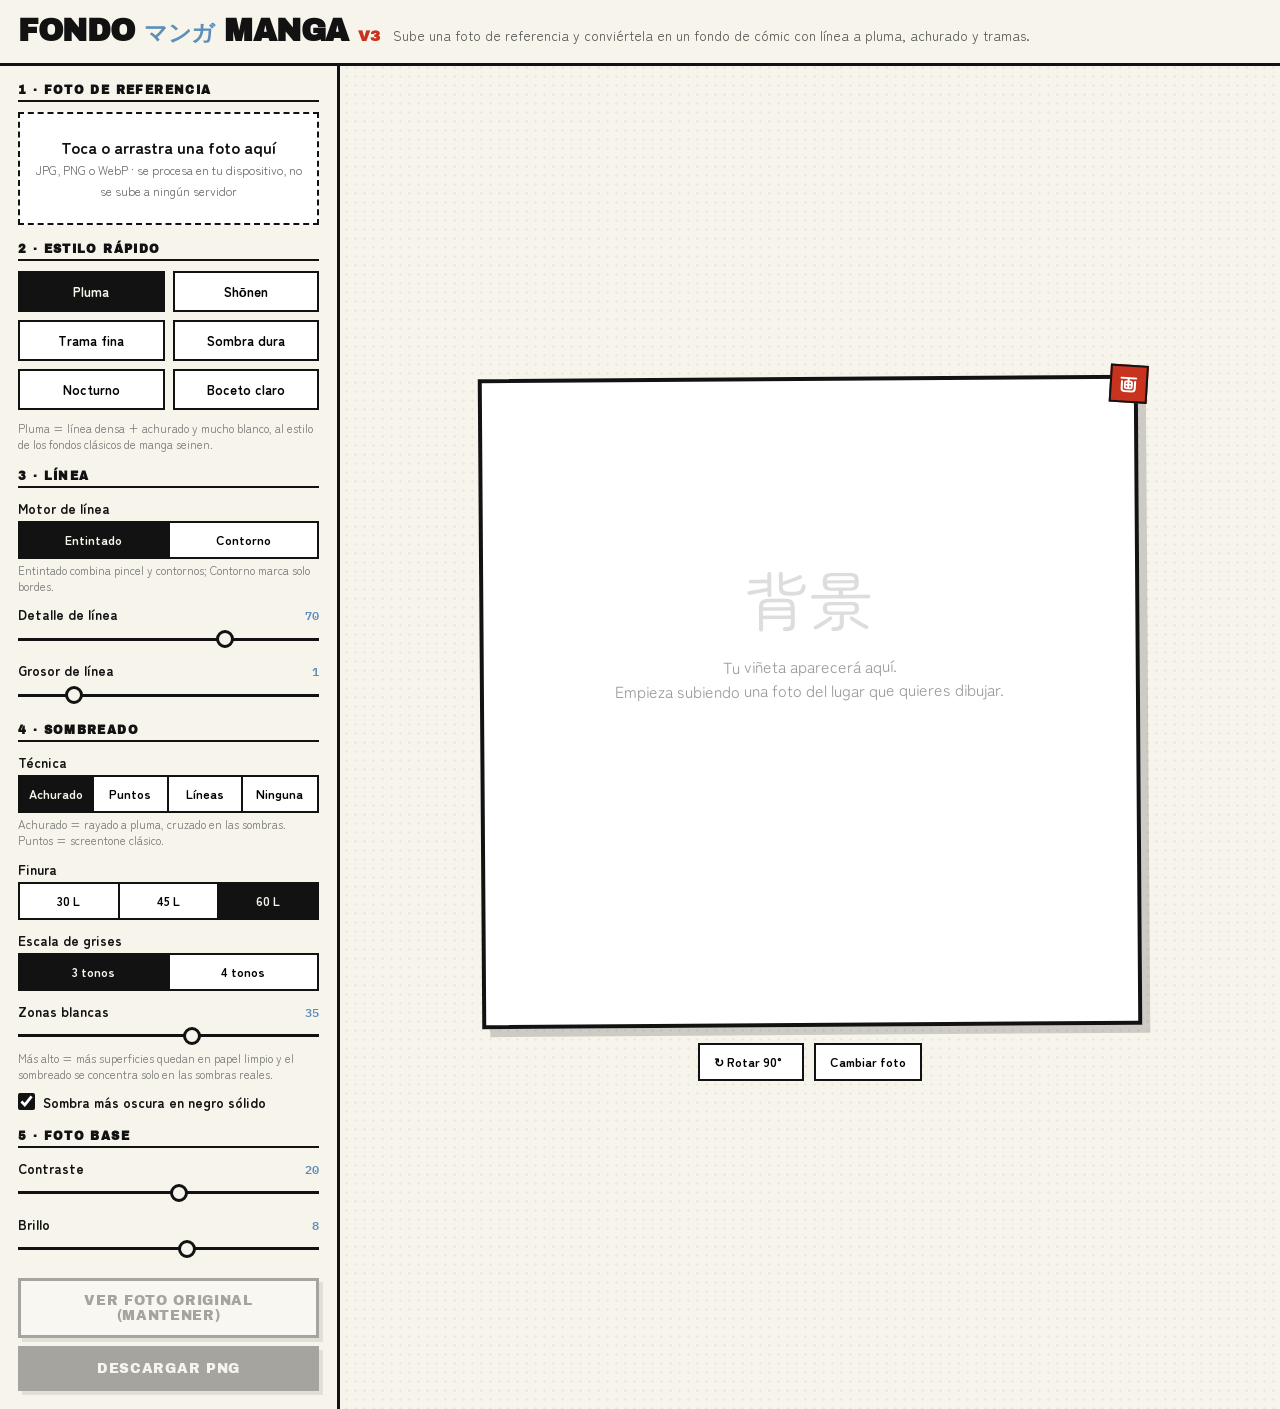
==== fondos-manga.html @ 028b0319 "Add files via upload" ====
<!DOCTYPE html>
<html lang="es">
<head>
<meta charset="UTF-8">
<meta name="viewport" content="width=device-width, initial-scale=1.0">
<title>Fondo Manga — convierte fotos en fondos de cómic</title>
<link href="https://fonts.googleapis.com/css2?family=Archivo+Black&family=IBM+Plex+Mono:wght@400;600&family=Zen+Maru+Gothic:wght@400;700&display=swap" rel="stylesheet">
<style>
:root{
  --papel:#F7F4EC;
  --tinta:#121212;
  --azul:#5B8FB9;
  --azul-claro:#DCE9F2;
  --rojo:#C8331F;
  --borde:3px solid var(--tinta);
}
*{box-sizing:border-box;margin:0;padding:0}
html{-webkit-text-size-adjust:100%}
body{
  font-family:'Zen Maru Gothic',system-ui,sans-serif;
  background:var(--papel);color:var(--tinta);
  background-image:radial-gradient(circle, rgba(18,18,18,.06) 1px, transparent 1.4px);
  background-size:9px 9px;min-height:100vh;
}
header{
  border-bottom:var(--borde);background:var(--papel);
  padding:14px 18px;display:flex;align-items:baseline;gap:14px;flex-wrap:wrap;
}
h1{
  font-family:'Archivo Black',sans-serif;
  font-size:clamp(1.3rem,4vw,1.9rem);
  letter-spacing:-.5px;text-transform:uppercase;
}
h1 .kana{color:var(--azul);font-size:.75em}
header p{font-size:.85rem;color:#555}

.layout{
  display:grid;grid-template-columns:340px 1fr;
  max-width:1280px;margin:0 auto;
  min-height:calc(100vh - 70px);
}
@media (max-width:860px){
  .layout{grid-template-columns:1fr}
  aside{border-right:none !important;border-bottom:var(--borde)}
}
aside{
  border-right:var(--borde);background:var(--papel);
  padding:18px;display:flex;flex-direction:column;gap:18px;
}
.bloque{display:flex;flex-direction:column;gap:10px}
.bloque > h2{
  font-family:'Archivo Black',sans-serif;
  font-size:.72rem;letter-spacing:.12em;text-transform:uppercase;
  border-bottom:2px solid var(--tinta);padding-bottom:4px;
}
#drop{
  border:2.5px dashed var(--tinta);background:#fff;
  padding:22px 14px;text-align:center;cursor:pointer;
  transition:background .15s;font-size:.9rem;line-height:1.45;
}
#drop:hover,#drop.over{background:var(--azul-claro)}
#drop strong{display:block;font-size:1rem}
#drop small{color:#666}
#file{display:none}

.presets{display:grid;grid-template-columns:1fr 1fr;gap:8px}
.presets button{
  font-family:'Zen Maru Gothic',sans-serif;font-weight:700;
  font-size:.82rem;padding:9px 6px;
  background:#fff;border:2px solid var(--tinta);
  cursor:pointer;transition:all .12s;
}
.presets button:hover,.presets button.activo{background:var(--tinta);color:var(--papel)}

.ctrl{display:flex;flex-direction:column;gap:3px}
.ctrl .fila{display:flex;justify-content:space-between;align-items:baseline}
.ctrl label,.etiqueta{font-size:.84rem;font-weight:700}
.ctrl output{font-family:'IBM Plex Mono',monospace;font-size:.76rem;color:var(--azul);font-weight:600}
.nota{font-size:.72rem;color:#777;line-height:1.4}
input[type=range]{
  -webkit-appearance:none;appearance:none;
  width:100%;height:22px;background:transparent;cursor:pointer;
}
input[type=range]::-webkit-slider-runnable-track{height:3px;background:var(--tinta)}
input[type=range]::-webkit-slider-thumb{
  -webkit-appearance:none;appearance:none;
  width:18px;height:18px;border-radius:50%;
  background:var(--papel);border:3px solid var(--tinta);margin-top:-7.5px;
}
input[type=range]::-moz-range-track{height:3px;background:var(--tinta)}
input[type=range]::-moz-range-thumb{
  width:12px;height:12px;border-radius:50%;
  background:var(--papel);border:3px solid var(--tinta);
}
input[type=range]:focus-visible{outline:3px solid var(--azul);outline-offset:2px}

.segmentos{display:flex;border:2px solid var(--tinta);flex-wrap:wrap}
.segmentos button{
  flex:1;min-width:25%;padding:8px 4px;font-size:.78rem;font-weight:700;
  font-family:'Zen Maru Gothic',sans-serif;
  background:#fff;border:none;cursor:pointer;
  border-right:2px solid var(--tinta);
}
.segmentos button:last-child{border-right:none}
.segmentos button.activo{background:var(--tinta);color:var(--papel)}
.segmentos button:focus-visible{outline:3px solid var(--azul);outline-offset:-3px}

.check{display:flex;align-items:center;gap:8px;font-size:.84rem;font-weight:700;cursor:pointer}
.check input{width:17px;height:17px;accent-color:var(--tinta);cursor:pointer}

.acciones{display:flex;flex-direction:column;gap:8px;margin-top:auto}
.btn{
  font-family:'Archivo Black',sans-serif;
  font-size:.85rem;text-transform:uppercase;letter-spacing:.05em;
  padding:12px;border:var(--borde);cursor:pointer;
  background:var(--tinta);color:var(--papel);
  box-shadow:4px 4px 0 rgba(18,18,18,.25);
  transition:transform .1s, box-shadow .1s;
}
.btn:hover{transform:translate(-1px,-1px);box-shadow:5px 5px 0 rgba(18,18,18,.3)}
.btn:active{transform:translate(2px,2px);box-shadow:1px 1px 0 rgba(18,18,18,.3)}
.btn.sec{background:#fff;color:var(--tinta)}
.btn:disabled{opacity:.35;cursor:not-allowed;transform:none}

main{
  padding:26px 22px;
  display:flex;flex-direction:column;align-items:center;justify-content:center;gap:16px;
}
.viñeta{
  position:relative;background:#fff;
  border:4px solid var(--tinta);
  box-shadow:8px 8px 0 rgba(18,18,18,.18);
  transform:rotate(-.4deg);max-width:100%;padding:6px;
}
.viñeta::after{
  content:"画";
  position:absolute;right:-14px;top:-14px;
  width:34px;height:34px;display:flex;align-items:center;justify-content:center;
  background:var(--rojo);color:#fff;font-size:18px;font-weight:700;
  border:2px solid var(--tinta);transform:rotate(4deg);
}
#lienzo{display:block;max-width:100%;height:auto;background:#fff}
#vacio{
  width:min(640px,86vw);aspect-ratio:4/3;
  display:flex;flex-direction:column;align-items:center;justify-content:center;gap:10px;
  color:#999;text-align:center;padding:20px;
}
#vacio .kanji{font-size:64px;color:#ddd}
.barra-lienzo{display:flex;gap:10px;flex-wrap:wrap;justify-content:center}
.mini{
  font-size:.78rem;font-weight:700;padding:8px 14px;
  background:#fff;border:2px solid var(--tinta);cursor:pointer;
  font-family:'Zen Maru Gothic',sans-serif;
}
.mini:active{background:var(--azul-claro)}
#estado{font-family:'IBM Plex Mono',monospace;font-size:.72rem;color:#777;text-align:center}
@media (prefers-reduced-motion: reduce){
  *{transition:none !important}
}
</style>
</head>
<body>

<header>
  <h1>Fondo <span class="kana">マンガ</span> Manga <span style="font-size:.5em;color:var(--rojo)">v3</span></h1>
  <p>Sube una foto de referencia y conviértela en un fondo de cómic con línea a pluma, achurado y tramas.</p>
</header>

<div class="layout">
<aside>

  <div class="bloque">
    <h2>1 · Foto de referencia</h2>
    <div id="drop" role="button" tabindex="0" aria-label="Subir foto">
      <strong>Toca o arrastra una foto aquí</strong>
      <small>JPG, PNG o WebP · se procesa en tu dispositivo, no se sube a ningún servidor</small>
    </div>
    <input type="file" id="file" accept="image/*">
  </div>

  <div class="bloque">
    <h2>2 · Estilo rápido</h2>
    <div class="presets">
      <button data-preset="pluma" class="activo">Pluma</button>
      <button data-preset="shonen">Shōnen</button>
      <button data-preset="fino">Trama fina</button>
      <button data-preset="duro">Sombra dura</button>
      <button data-preset="nocturno">Nocturno</button>
      <button data-preset="boceto">Boceto claro</button>
    </div>
    <p class="nota">Pluma = línea densa + achurado y mucho blanco, al estilo de los fondos clásicos de manga seinen.</p>
  </div>

  <div class="bloque">
    <h2>3 · Línea</h2>

    <div class="ctrl">
      <span class="etiqueta">Motor de línea</span>
      <div class="segmentos" id="segMotor">
        <button data-motor="tinta" class="activo">Entintado</button>
        <button data-motor="contorno">Contorno</button>
      </div>
      <p class="nota">Entintado combina pincel y contornos; Contorno marca solo bordes.</p>
    </div>

    <div class="ctrl">
      <div class="fila"><label for="rLinea">Detalle de línea</label><output id="oLinea">70</output></div>
      <input type="range" id="rLinea" min="0" max="100" value="70">
    </div>

    <div class="ctrl">
      <div class="fila"><label for="rGrosor">Grosor de línea</label><output id="oGrosor">1</output></div>
      <input type="range" id="rGrosor" min="0" max="6" value="1">
    </div>
  </div>

  <div class="bloque">
    <h2>4 · Sombreado</h2>

    <div class="ctrl">
      <span class="etiqueta">Técnica</span>
      <div class="segmentos" id="segTrama">
        <button data-trama="achurado" class="activo">Achurado</button>
        <button data-trama="puntos">Puntos</button>
        <button data-trama="lineas">Líneas</button>
        <button data-trama="ninguna">Ninguna</button>
      </div>
      <p class="nota">Achurado = rayado a pluma, cruzado en las sombras. Puntos = screentone clásico.</p>
    </div>

    <div class="ctrl">
      <span class="etiqueta">Finura</span>
      <div class="segmentos" id="segLPI">
        <button data-lpi="30">30 L</button>
        <button data-lpi="45">45 L</button>
        <button data-lpi="60" class="activo">60 L</button>
      </div>
    </div>

    <div class="ctrl">
      <span class="etiqueta">Escala de grises</span>
      <div class="segmentos" id="segEscala">
        <button data-escala="t3" class="activo">3 tonos</button>
        <button data-escala="t4">4 tonos</button>
      </div>
    </div>

    <div class="ctrl">
      <div class="fila"><label for="rBlancos">Zonas blancas</label><output id="oBlancos">35</output></div>
      <input type="range" id="rBlancos" min="0" max="60" value="35">
      <p class="nota">Más alto = más superficies quedan en papel limpio y el sombreado se concentra solo en las sombras reales.</p>
    </div>

    <label class="check"><input type="checkbox" id="chkNegro" checked> Sombra más oscura en negro sólido</label>
  </div>

  <div class="bloque">
    <h2>5 · Foto base</h2>
    <div class="ctrl">
      <div class="fila"><label for="rContraste">Contraste</label><output id="oContraste">20</output></div>
      <input type="range" id="rContraste" min="-50" max="80" value="20">
    </div>
    <div class="ctrl">
      <div class="fila"><label for="rBrillo">Brillo</label><output id="oBrillo">8</output></div>
      <input type="range" id="rBrillo" min="-60" max="60" value="8">
    </div>
  </div>

  <div class="acciones">
    <button class="btn sec" id="btnOriginal" disabled>Ver foto original (mantener)</button>
    <button class="btn" id="btnExportar" disabled>Descargar PNG</button>
  </div>

</aside>

<main>
  <div class="viñeta">
    <div id="vacio">
      <div class="kanji">背景</div>
      <p>Tu viñeta aparecerá aquí.<br>Empieza subiendo una foto del lugar que quieres dibujar.</p>
    </div>
    <canvas id="lienzo" hidden></canvas>
  </div>
  <div class="barra-lienzo" id="barra" hidden>
    <button class="mini" id="btnRotar">↻ Rotar 90°</button>
    <button class="mini" id="btnOtra">Cambiar foto</button>
  </div>
  <p id="estado"></p>
</main>
</div>

<script>
(function(){
"use strict";

const S = {
  img:null, rot:0,
  motor:'tinta',
  linea:70, grosor:1,
  lpi:60, escala:'t3',
  tipoTrama:'achurado',
  blancos:35,
  negroSolido:true,
  contraste:20, brillo:8,
};

/* densidades de tono por escala (0 = papel, 1 = negro sólido) */
const ESCALAS = {
  t3: [0, 0.20, 0.50, 1],
  t4: [0, 0.10, 0.30, 0.50, 1],
};

const PRESETS = {
  /* calibrado con referencias del usuario: línea densa, achurado, mucho blanco */
  pluma:    {motor:'tinta',    linea:70, grosor:1, lpi:60, escala:'t3', tipoTrama:'achurado', blancos:35, negroSolido:true,  contraste:20, brillo:8},
  shonen:   {motor:'tinta',    linea:55, grosor:2, lpi:60, escala:'t3', tipoTrama:'puntos',   blancos:15, negroSolido:true,  contraste:15, brillo:0},
  fino:     {motor:'tinta',    linea:68, grosor:1, lpi:60, escala:'t4', tipoTrama:'puntos',   blancos:20, negroSolido:false, contraste:5,  brillo:5},
  duro:     {motor:'contorno', linea:42, grosor:3, lpi:30, escala:'t3', tipoTrama:'ninguna',  blancos:10, negroSolido:true,  contraste:45, brillo:0},
  nocturno: {motor:'tinta',    linea:58, grosor:2, lpi:45, escala:'t4', tipoTrama:'lineas',   blancos:0,  negroSolido:true,  contraste:25, brillo:-25},
  boceto:   {motor:'tinta',    linea:78, grosor:0, lpi:60, escala:'t4', tipoTrama:'achurado', blancos:50, negroSolido:false, contraste:10, brillo:15},
};

const $ = id => document.getElementById(id);
const lienzo = $('lienzo'), PREVIEW_MAX = 1300, EXPORT_MAX = 3200;
const PAGINA_PULGADAS = 6;

/* ---------- carga ---------- */
const drop = $('drop'), file = $('file');
drop.addEventListener('click', () => file.click());
drop.addEventListener('keydown', e => { if(e.key==='Enter'||e.key===' '){e.preventDefault();file.click();} });
$('btnOtra').addEventListener('click', () => file.click());
['dragover','dragenter'].forEach(ev => drop.addEventListener(ev, e => {e.preventDefault();drop.classList.add('over');}));
['dragleave','drop'].forEach(ev => drop.addEventListener(ev, e => {e.preventDefault();drop.classList.remove('over');}));
drop.addEventListener('drop', e => { const f = e.dataTransfer.files[0]; if(f) cargar(f); });
file.addEventListener('change', () => { if(file.files[0]) cargar(file.files[0]); });

function cargar(f){
  if(!f.type.startsWith('image/')){ estado('El archivo no es una imagen.'); return; }
  const url = URL.createObjectURL(f);
  const img = new Image();
  img.onload = () => {
    URL.revokeObjectURL(url);
    S.img = img; S.rot = 0;
    $('vacio').hidden = true; lienzo.hidden = false; $('barra').hidden = false;
    $('btnExportar').disabled = false; $('btnOriginal').disabled = false;
    procesar();
  };
  img.onerror = () => estado('No se pudo leer la imagen.');
  img.src = url;
}

/* ---------- controles ---------- */
function liga(idRange, idOut, clave){
  const r = $(idRange), o = $(idOut);
  r.addEventListener('input', () => { S[clave] = +r.value; o.textContent = r.value; pedirProceso(); });
}
liga('rLinea','oLinea','linea');
liga('rGrosor','oGrosor','grosor');
liga('rBlancos','oBlancos','blancos');
liga('rContraste','oContraste','contraste');
liga('rBrillo','oBrillo','brillo');
$('chkNegro').addEventListener('change', e => { S.negroSolido = e.target.checked; pedirProceso(); });

function segmento(idCont, attr, clave, convertir){
  document.querySelectorAll('#'+idCont+' button').forEach(b => {
    b.addEventListener('click', () => {
      document.querySelectorAll('#'+idCont+' button').forEach(x => x.classList.remove('activo'));
      b.classList.add('activo');
      S[clave] = convertir ? convertir(b.dataset[attr]) : b.dataset[attr];
      pedirProceso();
    });
  });
}
segmento('segMotor','motor','motor');
segmento('segLPI','lpi','lpi', v => +v);
segmento('segEscala','escala','escala');
segmento('segTrama','trama','tipoTrama');

document.querySelectorAll('.presets button').forEach(b => {
  b.addEventListener('click', () => {
    document.querySelectorAll('.presets button').forEach(x => x.classList.remove('activo'));
    b.classList.add('activo');
    aplicarPreset(PRESETS[b.dataset.preset]);
  });
});

function marcarSegmento(idCont, attr, valor){
  document.querySelectorAll('#'+idCont+' button').forEach(x =>
    x.classList.toggle('activo', x.dataset[attr] == valor));
}
function aplicarPreset(p){
  Object.assign(S, p);
  [['rLinea','oLinea','linea'],['rGrosor','oGrosor','grosor'],['rBlancos','oBlancos','blancos'],
   ['rContraste','oContraste','contraste'],['rBrillo','oBrillo','brillo']].forEach(([r,o,k]) => {
    $(r).value = p[k]; $(o).textContent = p[k];
  });
  $('chkNegro').checked = p.negroSolido;
  marcarSegmento('segMotor','motor',p.motor);
  marcarSegmento('segLPI','lpi',p.lpi);
  marcarSegmento('segEscala','escala',p.escala);
  marcarSegmento('segTrama','trama',p.tipoTrama);
  pedirProceso();
}

$('btnRotar').addEventListener('click', () => { S.rot = (S.rot + 90) % 360; pedirProceso(); });

const btnOrig = $('btnOriginal');
let mostrandoOriginal = false;
function verOriginal(on){
  if(!S.img || on === mostrandoOriginal) return;
  mostrandoOriginal = on;
  if(on){ dibujarOriginal(); } else { procesar(); }
}
['mousedown','touchstart'].forEach(ev => btnOrig.addEventListener(ev, e => {e.preventDefault();verOriginal(true);}));
['mouseup','mouseleave','touchend','touchcancel'].forEach(ev => btnOrig.addEventListener(ev, () => verOriginal(false)));

let timer = null;
function pedirProceso(){
  if(!S.img) return;
  clearTimeout(timer);
  timer = setTimeout(procesar, 60);
}

function medidas(maxLado){
  let w = S.img.naturalWidth, h = S.img.naturalHeight;
  if(S.rot % 180 !== 0) [w,h] = [h,w];
  const esc = Math.min(1, maxLado / Math.max(w,h));
  return {w: Math.round(w*esc), h: Math.round(h*esc)};
}

function dibujarFuente(c, w, h){
  const cx = c.getContext('2d', {willReadFrequently:true});
  cx.save();
  cx.translate(w/2, h/2);
  cx.rotate(S.rot * Math.PI/180);
  const iw = (S.rot % 180 !== 0) ? h : w;
  const ih = (S.rot % 180 !== 0) ? w : h;
  cx.drawImage(S.img, -iw/2, -ih/2, iw, ih);
  cx.restore();
  return cx;
}

function dibujarOriginal(){
  const {w,h} = medidas(PREVIEW_MAX);
  lienzo.width = w; lienzo.height = h;
  dibujarFuente(lienzo, w, h);
}

function procesar(){
  if(!S.img) return;
  const t0 = performance.now();
  const {w,h} = medidas(PREVIEW_MAX);
  lienzo.width = w; lienzo.height = h;
  renderManga(lienzo, w, h);
  estado(`${w}×${h}px · procesado en ${Math.round(performance.now()-t0)} ms`);
}

/* ---------- desenfoque gaussiano separable ---------- */
function gaussiana(src, w, h, sigma){
  const r = Math.max(1, Math.ceil(sigma * 2.5));
  const k = new Float32Array(2*r+1);
  let suma = 0;
  for(let i=-r; i<=r; i++){ k[i+r] = Math.exp(-(i*i)/(2*sigma*sigma)); suma += k[i+r]; }
  for(let i=0; i<k.length; i++) k[i] /= suma;

  const tmp = new Float32Array(w*h);
  const out = new Float32Array(w*h);
  for(let y=0; y<h; y++){
    const fila = y*w;
    for(let x=0; x<w; x++){
      let s = 0;
      for(let i=-r; i<=r; i++){
        let xx = x+i; if(xx<0) xx=0; else if(xx>=w) xx=w-1;
        s += src[fila+xx] * k[i+r];
      }
      tmp[fila+x] = s;
    }
  }
  for(let y=0; y<h; y++){
    for(let x=0; x<w; x++){
      let s = 0;
      for(let i=-r; i<=r; i++){
        let yy = y+i; if(yy<0) yy=0; else if(yy>=h) yy=h-1;
        s += tmp[yy*w+x] * k[i+r];
      }
      out[y*w+x] = s;
    }
  }
  return out;
}

/* ---------- sobel sobre un buffer suavizado ---------- */
function sobel(suave, w, h, umbral, destino){
  for(let y=1; y<h-1; y++){
    const r0=(y-1)*w, r1=y*w, r2=(y+1)*w;
    for(let x=1; x<w-1; x++){
      const gx = -suave[r0+x-1] - 2*suave[r1+x-1] - suave[r2+x-1]
                + suave[r0+x+1] + 2*suave[r1+x+1] + suave[r2+x+1];
      const gy = -suave[r0+x-1] - 2*suave[r0+x] - suave[r0+x+1]
                + suave[r2+x-1] + 2*suave[r2+x] + suave[r2+x+1];
      if(gx*gx + gy*gy > umbral*umbral) destino[r1+x] = 1;
    }
  }
}

/* ---------- achurado a pluma ---------- */
/* devuelve true si el píxel lleva tinta en una dirección de rayado dada */
function rayado(x, y, ang, celda, grueso, semilla){
  const c = Math.cos(ang), s = Math.sin(ang);
  const u = (x*c + y*s) / celda;
  let v = (-x*s + y*c) / celda;
  v += 0.10 * Math.sin(u * 1.7 + semilla);   /* leve temblor de mano */
  const f = v - Math.floor(v);
  return Math.abs(f - 0.5) < grueso/2;
}

/* ---------- núcleo: foto → manga ---------- */
function renderManga(canvas, w, h){
  const cx = dibujarFuente(canvas, w, h);
  const src = cx.getImageData(0, 0, w, h);
  const d = src.data;
  const n = w * h;
  const escRes = Math.max(w,h) / PREVIEW_MAX;

  /* 1) grises + brillo/contraste */
  const gris = new Float32Array(n);
  const fc = (259 * (S.contraste + 255)) / (255 * (259 - S.contraste));
  for(let i=0, p=0; i<n; i++, p+=4){
    let g = d[p]*0.299 + d[p+1]*0.587 + d[p+2]*0.114;
    g = fc * (g - 128) + 128 + S.brillo;
    gris[i] = g < 0 ? 0 : (g > 255 ? 255 : g);
  }

  /* 2) línea de tinta */
  let linea = new Uint8Array(n);
  let dilataciones = 0;

  if(S.motor === 'tinta'){
    /* XDoG (textura de pincel) + Sobel (contornos firmes) */
    const sigma = (0.65 + S.grosor * 0.40) * escRes;
    const g1 = gaussiana(gris, w, h, sigma);
    const g2 = gaussiana(gris, w, h, sigma * 1.6);
    const tau = 1.0 + (100 - S.linea) * 0.15;
    for(let i=0; i<n; i++){
      if(g1[i] - g2[i] < -tau) linea[i] = 1;
    }
    /* contornos: umbral más alto para sumar solo bordes claros */
    sobel(g1, w, h, 60 + (100 - S.linea) * 1.4, linea);
    dilataciones = S.grosor >= 4 ? Math.round(escRes) : 0;
  } else {
    const suave = gaussiana(gris, w, h, 1.0 * escRes);
    sobel(suave, w, h, 28 + (100 - S.linea) * 2.1, linea);
    dilataciones = Math.round(S.grosor * escRes);
  }

  for(let pase=0; pase<dilataciones; pase++){
    const amp = new Uint8Array(linea);
    for(let y=1; y<h-1; y++){
      for(let x=1; x<w-1; x++){
        const i = y*w+x;
        if(linea[i]) continue;
        if(linea[i-1]||linea[i+1]||linea[i-w]||linea[i+w]) amp[i] = 1;
      }
    }
    linea = amp;
  }

  /* 3) sombreado */
  let pasos = ESCALAS[S.escala].slice();
  if(!S.negroSolido) pasos[pasos.length-1] = 0.7;
  const bandas = pasos.length;
  const corte = S.blancos / 100;                       /* recorte de luces → papel limpio */

  const ppi = Math.max(w,h) / PAGINA_PULGADAS;
  const celda = Math.max(2.4, ppi / S.lpi);
  const celdaHach = celda * 1.5;                       /* el achurado respira más que el punto */
  const cos45 = Math.SQRT1_2, sin45 = Math.SQRT1_2;
  const tipo = S.tipoTrama;
  const base = gaussiana(gris, w, h, 1.2 * escRes);

  const A1 = Math.PI/4, A2 = -Math.PI/4, A3 = 0;       /* direcciones del achurado */

  for(let y=0; y<h; y++){
    for(let x=0; x<w; x++){
      const i = y*w + x, p = i*4;
      let negro = false;

      if(linea[i]){
        negro = true;
      } else {
        /* cobertura con recorte de luces: lo claro queda blanco */
        let cob = 1 - base[i]/255;
        cob = (cob - corte) / (1 - corte);
        if(cob < 0) cob = 0;

        let banda = Math.floor(cob * bandas);
        if(banda >= bandas) banda = bandas - 1;
        const dens = pasos[banda];

        if(dens === 0){
          negro = false;
        } else if(dens === 1){
          negro = true;
        } else if(tipo === 'achurado'){
          /* claro: rayado simple · medio: cruzado · oscuro: triple */
          if(dens <= 0.22){
            negro = rayado(x,y,A1,celdaHach,Math.min(0.5,dens*1.6),0);
          } else if(dens <= 0.45){
            negro = rayado(x,y,A1,celdaHach,dens*0.85,0)
                 || rayado(x,y,A2,celdaHach,dens*0.85,2.1);
          } else {
            negro = rayado(x,y,A1,celdaHach,dens*0.75,0)
                 || rayado(x,y,A2,celdaHach,dens*0.75,2.1)
                 || rayado(x,y,A3,celdaHach,dens*0.6,4.4);
          }
        } else if(tipo === 'puntos'){
          const u = (x*cos45 + y*sin45) / celda;
          const v = (-x*sin45 + y*cos45) / celda;
          const fu = u - Math.floor(u) - 0.5;
          const fv = v - Math.floor(v) - 0.5;
          negro = (fu*fu + fv*fv) / 0.5 < dens;
        } else if(tipo === 'lineas'){
          const v = (-x*sin45 + y*cos45) / celda;
          const f = v - Math.floor(v);
          negro = Math.abs(f - 0.5) < dens/2;
        } else {
          negro = dens > 0.45;
        }
      }

      const val = negro ? 18 : 255;
      d[p] = d[p+1] = d[p+2] = val;
      d[p+3] = 255;
    }
  }

  cx.putImageData(src, 0, 0);
}

/* ---------- exportar ---------- */
$('btnExportar').addEventListener('click', () => {
  if(!S.img) return;
  estado('Generando PNG en alta resolución…');
  setTimeout(() => {
    const {w,h} = medidas(EXPORT_MAX);
    const off = document.createElement('canvas');
    off.width = w; off.height = h;
    renderManga(off, w, h);
    off.toBlob(blob => {
      const a = document.createElement('a');
      a.href = URL.createObjectURL(blob);
      a.download = 'fondo-manga.png';
      a.click();
      setTimeout(() => URL.revokeObjectURL(a.href), 4000);
      estado(`PNG exportado · ${w}×${h}px`);
    }, 'image/png');
  }, 30);
});

function estado(txt){ $('estado').textContent = txt; }

})();
</script>
</body>
</html>
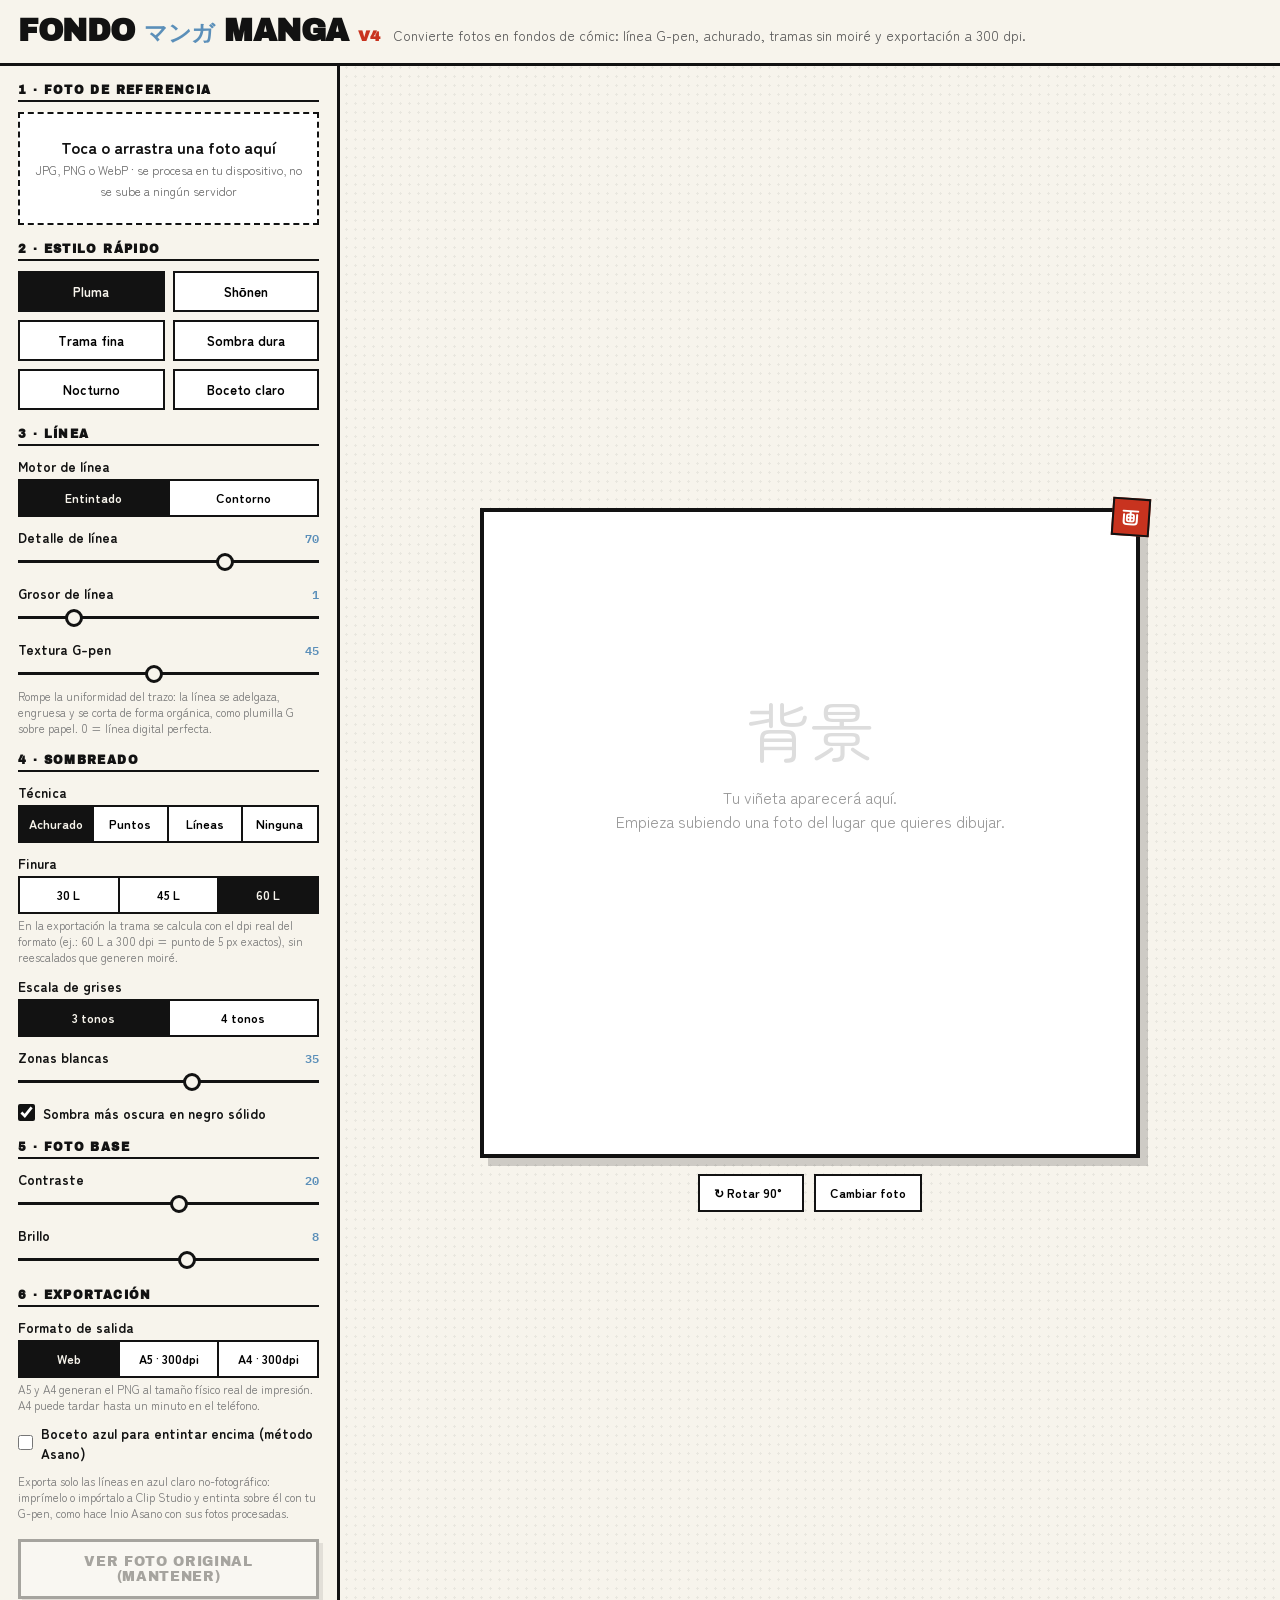
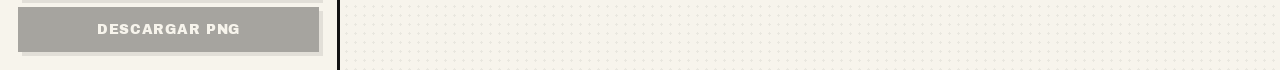
==== commit a8c5acf7: "Add files via upload" ====
--- a/fondos-manga.html
+++ b/fondos-manga.html
@@ -130,7 +130,7 @@
   position:relative;background:#fff;
   border:4px solid var(--tinta);
   box-shadow:8px 8px 0 rgba(18,18,18,.18);
-  transform:rotate(-.4deg);max-width:100%;padding:6px;
+  max-width:100%;padding:6px;
 }
 .viñeta::after{
   content:"画";
@@ -139,7 +139,7 @@
   background:var(--rojo);color:#fff;font-size:18px;font-weight:700;
   border:2px solid var(--tinta);transform:rotate(4deg);
 }
-#lienzo{display:block;max-width:100%;height:auto;background:#fff}
+#lienzo{display:block;background:#fff}
 #vacio{
   width:min(640px,86vw);aspect-ratio:4/3;
   display:flex;flex-direction:column;align-items:center;justify-content:center;gap:10px;
@@ -153,7 +153,7 @@
   font-family:'Zen Maru Gothic',sans-serif;
 }
 .mini:active{background:var(--azul-claro)}
-#estado{font-family:'IBM Plex Mono',monospace;font-size:.72rem;color:#777;text-align:center}
+#estado{font-family:'IBM Plex Mono',monospace;font-size:.72rem;color:#777;text-align:center;max-width:640px}
 @media (prefers-reduced-motion: reduce){
   *{transition:none !important}
 }
@@ -162,8 +162,8 @@
 <body>
 
 <header>
-  <h1>Fondo <span class="kana">マンガ</span> Manga <span style="font-size:.5em;color:var(--rojo)">v3</span></h1>
-  <p>Sube una foto de referencia y conviértela en un fondo de cómic con línea a pluma, achurado y tramas.</p>
+  <h1>Fondo <span class="kana">マンガ</span> Manga <span style="font-size:.5em;color:var(--rojo)">v4</span></h1>
+  <p>Convierte fotos en fondos de cómic: línea G-pen, achurado, tramas sin moiré y exportación a 300 dpi.</p>
 </header>
 
 <div class="layout">
@@ -188,7 +188,6 @@
       <button data-preset="nocturno">Nocturno</button>
       <button data-preset="boceto">Boceto claro</button>
     </div>
-    <p class="nota">Pluma = línea densa + achurado y mucho blanco, al estilo de los fondos clásicos de manga seinen.</p>
   </div>
 
   <div class="bloque">
@@ -200,7 +199,6 @@
         <button data-motor="tinta" class="activo">Entintado</button>
         <button data-motor="contorno">Contorno</button>
       </div>
-      <p class="nota">Entintado combina pincel y contornos; Contorno marca solo bordes.</p>
     </div>
 
     <div class="ctrl">
@@ -211,6 +209,12 @@
     <div class="ctrl">
       <div class="fila"><label for="rGrosor">Grosor de línea</label><output id="oGrosor">1</output></div>
       <input type="range" id="rGrosor" min="0" max="6" value="1">
+    </div>
+
+    <div class="ctrl">
+      <div class="fila"><label for="rTextura">Textura G-pen</label><output id="oTextura">45</output></div>
+      <input type="range" id="rTextura" min="0" max="100" value="45">
+      <p class="nota">Rompe la uniformidad del trazo: la línea se adelgaza, engruesa y se corta de forma orgánica, como plumilla G sobre papel. 0 = línea digital perfecta.</p>
     </div>
   </div>
 
@@ -225,7 +229,6 @@
         <button data-trama="lineas">Líneas</button>
         <button data-trama="ninguna">Ninguna</button>
       </div>
-      <p class="nota">Achurado = rayado a pluma, cruzado en las sombras. Puntos = screentone clásico.</p>
     </div>
 
     <div class="ctrl">
@@ -235,6 +238,7 @@
         <button data-lpi="45">45 L</button>
         <button data-lpi="60" class="activo">60 L</button>
       </div>
+      <p class="nota">En la exportación la trama se calcula con el dpi real del formato (ej.: 60 L a 300 dpi = punto de 5 px exactos), sin reescalados que generen moiré.</p>
     </div>
 
     <div class="ctrl">
@@ -248,7 +252,6 @@
     <div class="ctrl">
       <div class="fila"><label for="rBlancos">Zonas blancas</label><output id="oBlancos">35</output></div>
       <input type="range" id="rBlancos" min="0" max="60" value="35">
-      <p class="nota">Más alto = más superficies quedan en papel limpio y el sombreado se concentra solo en las sombras reales.</p>
     </div>
 
     <label class="check"><input type="checkbox" id="chkNegro" checked> Sombra más oscura en negro sólido</label>
@@ -264,6 +267,21 @@
       <div class="fila"><label for="rBrillo">Brillo</label><output id="oBrillo">8</output></div>
       <input type="range" id="rBrillo" min="-60" max="60" value="8">
     </div>
+  </div>
+
+  <div class="bloque">
+    <h2>6 · Exportación</h2>
+    <div class="ctrl">
+      <span class="etiqueta">Formato de salida</span>
+      <div class="segmentos" id="segFormato">
+        <button data-formato="web" class="activo">Web</button>
+        <button data-formato="a5">A5 · 300dpi</button>
+        <button data-formato="a4">A4 · 300dpi</button>
+      </div>
+      <p class="nota">A5 y A4 generan el PNG al tamaño físico real de impresión. A4 puede tardar hasta un minuto en el teléfono.</p>
+    </div>
+    <label class="check"><input type="checkbox" id="chkAzul"> Boceto azul para entintar encima (método Asano)</label>
+    <p class="nota">Exporta solo las líneas en azul claro no-fotográfico: imprímelo o impórtalo a Clip Studio y entinta sobre él con tu G-pen, como hace Inio Asano con sus fotos procesadas.</p>
   </div>
 
   <div class="acciones">
@@ -296,33 +314,63 @@
 const S = {
   img:null, rot:0,
   motor:'tinta',
-  linea:70, grosor:1,
+  linea:70, grosor:1, textura:45,
   lpi:60, escala:'t3',
   tipoTrama:'achurado',
   blancos:35,
   negroSolido:true,
   contraste:20, brillo:8,
+  formato:'web',
+  azul:false,
 };
 
-/* densidades de tono por escala (0 = papel, 1 = negro sólido) */
 const ESCALAS = {
   t3: [0, 0.20, 0.50, 1],
   t4: [0, 0.10, 0.30, 0.50, 1],
 };
 
+/* formatos de salida: lado mayor en px y en pulgadas → define el dpi real */
+const FORMATOS = {
+  web: {px:2000, pulgadas:6.67,  nombre:'Web 2000px'},
+  a5:  {px:2480, pulgadas:8.27,  nombre:'A5 300dpi'},   /* 8.27in × 300 = 2480 */
+  a4:  {px:3508, pulgadas:11.69, nombre:'A4 300dpi'},   /* 11.69in × 300 = 3508 */
+};
+
 const PRESETS = {
-  /* calibrado con referencias del usuario: línea densa, achurado, mucho blanco */
-  pluma:    {motor:'tinta',    linea:70, grosor:1, lpi:60, escala:'t3', tipoTrama:'achurado', blancos:35, negroSolido:true,  contraste:20, brillo:8},
-  shonen:   {motor:'tinta',    linea:55, grosor:2, lpi:60, escala:'t3', tipoTrama:'puntos',   blancos:15, negroSolido:true,  contraste:15, brillo:0},
-  fino:     {motor:'tinta',    linea:68, grosor:1, lpi:60, escala:'t4', tipoTrama:'puntos',   blancos:20, negroSolido:false, contraste:5,  brillo:5},
-  duro:     {motor:'contorno', linea:42, grosor:3, lpi:30, escala:'t3', tipoTrama:'ninguna',  blancos:10, negroSolido:true,  contraste:45, brillo:0},
-  nocturno: {motor:'tinta',    linea:58, grosor:2, lpi:45, escala:'t4', tipoTrama:'lineas',   blancos:0,  negroSolido:true,  contraste:25, brillo:-25},
-  boceto:   {motor:'tinta',    linea:78, grosor:0, lpi:60, escala:'t4', tipoTrama:'achurado', blancos:50, negroSolido:false, contraste:10, brillo:15},
+  pluma:    {motor:'tinta',    linea:70, grosor:1, textura:45, lpi:60, escala:'t3', tipoTrama:'achurado', blancos:35, negroSolido:true,  contraste:20, brillo:8},
+  shonen:   {motor:'tinta',    linea:55, grosor:2, textura:30, lpi:60, escala:'t3', tipoTrama:'puntos',   blancos:15, negroSolido:true,  contraste:15, brillo:0},
+  fino:     {motor:'tinta',    linea:68, grosor:1, textura:25, lpi:60, escala:'t4', tipoTrama:'puntos',   blancos:20, negroSolido:false, contraste:5,  brillo:5},
+  duro:     {motor:'contorno', linea:42, grosor:3, textura:20, lpi:30, escala:'t3', tipoTrama:'ninguna',  blancos:10, negroSolido:true,  contraste:45, brillo:0},
+  nocturno: {motor:'tinta',    linea:58, grosor:2, textura:40, lpi:45, escala:'t4', tipoTrama:'lineas',   blancos:0,  negroSolido:true,  contraste:25, brillo:-25},
+  boceto:   {motor:'tinta',    linea:78, grosor:0, textura:60, lpi:60, escala:'t4', tipoTrama:'achurado', blancos:50, negroSolido:false, contraste:10, brillo:15},
 };
 
 const $ = id => document.getElementById(id);
-const lienzo = $('lienzo'), PREVIEW_MAX = 1300, EXPORT_MAX = 3200;
-const PAGINA_PULGADAS = 6;
+const lienzo = $('lienzo');
+const SIGMA_REF = 1300;   /* resolución de referencia para escalar sigmas */
+
+/* ---------- ruido de valor (textura G-pen) ---------- */
+const RUIDO_N = 64;
+const ruidoTabla = new Float32Array(RUIDO_N * RUIDO_N);
+(function sembrar(){
+  let s = 12345;
+  for(let i=0; i<ruidoTabla.length; i++){
+    s = (s * 1103515245 + 12345) & 0x7fffffff;
+    ruidoTabla[i] = (s / 0x7fffffff);
+  }
+})();
+function ruido(x, y){
+  /* interpolación bilineal con envoltura: ruido suave y estable */
+  const xi = Math.floor(x), yi = Math.floor(y);
+  const fx = x - xi, fy = y - yi;
+  const x0 = ((xi % RUIDO_N) + RUIDO_N) % RUIDO_N;
+  const y0 = ((yi % RUIDO_N) + RUIDO_N) % RUIDO_N;
+  const x1 = (x0 + 1) % RUIDO_N, y1 = (y0 + 1) % RUIDO_N;
+  const a = ruidoTabla[y0*RUIDO_N+x0], b = ruidoTabla[y0*RUIDO_N+x1];
+  const c = ruidoTabla[y1*RUIDO_N+x0], dd = ruidoTabla[y1*RUIDO_N+x1];
+  const ux = fx*fx*(3-2*fx), uy = fy*fy*(3-2*fy);
+  return a + (b-a)*ux + (c-a)*uy + (a-b-c+dd)*ux*uy;
+}
 
 /* ---------- carga ---------- */
 const drop = $('drop'), file = $('file');
@@ -356,18 +404,20 @@
 }
 liga('rLinea','oLinea','linea');
 liga('rGrosor','oGrosor','grosor');
+liga('rTextura','oTextura','textura');
 liga('rBlancos','oBlancos','blancos');
 liga('rContraste','oContraste','contraste');
 liga('rBrillo','oBrillo','brillo');
 $('chkNegro').addEventListener('change', e => { S.negroSolido = e.target.checked; pedirProceso(); });
-
-function segmento(idCont, attr, clave, convertir){
+$('chkAzul').addEventListener('change', e => { S.azul = e.target.checked; });
+
+function segmento(idCont, attr, clave, convertir, reprocesa){
   document.querySelectorAll('#'+idCont+' button').forEach(b => {
     b.addEventListener('click', () => {
       document.querySelectorAll('#'+idCont+' button').forEach(x => x.classList.remove('activo'));
       b.classList.add('activo');
       S[clave] = convertir ? convertir(b.dataset[attr]) : b.dataset[attr];
-      pedirProceso();
+      if(reprocesa !== false) pedirProceso();
     });
   });
 }
@@ -375,6 +425,7 @@
 segmento('segLPI','lpi','lpi', v => +v);
 segmento('segEscala','escala','escala');
 segmento('segTrama','trama','tipoTrama');
+segmento('segFormato','formato','formato', null, false);
 
 document.querySelectorAll('.presets button').forEach(b => {
   b.addEventListener('click', () => {
@@ -390,8 +441,8 @@
 }
 function aplicarPreset(p){
   Object.assign(S, p);
-  [['rLinea','oLinea','linea'],['rGrosor','oGrosor','grosor'],['rBlancos','oBlancos','blancos'],
-   ['rContraste','oContraste','contraste'],['rBrillo','oBrillo','brillo']].forEach(([r,o,k]) => {
+  [['rLinea','oLinea','linea'],['rGrosor','oGrosor','grosor'],['rTextura','oTextura','textura'],
+   ['rBlancos','oBlancos','blancos'],['rContraste','oContraste','contraste'],['rBrillo','oBrillo','brillo']].forEach(([r,o,k]) => {
     $(r).value = p[k]; $(o).textContent = p[k];
   });
   $('chkNegro').checked = p.negroSolido;
@@ -421,11 +472,46 @@
   timer = setTimeout(procesar, 60);
 }
 
-function medidas(maxLado){
+/* reprocesar al cambiar tamaño/orientación: la vista previa siempre es 1:1 con el dispositivo */
+let timerResize = null;
+window.addEventListener('resize', () => {
+  if(!S.img) return;
+  clearTimeout(timerResize);
+  timerResize = setTimeout(procesar, 250);
+});
+
+/* ---------- medidas ---------- */
+function aspecto(){
   let w = S.img.naturalWidth, h = S.img.naturalHeight;
   if(S.rot % 180 !== 0) [w,h] = [h,w];
-  const esc = Math.min(1, maxLado / Math.max(w,h));
-  return {w: Math.round(w*esc), h: Math.round(h*esc)};
+  return w / h;
+}
+
+/* la vista previa se procesa EXACTAMENTE al tamaño mostrado × devicePixelRatio.
+   Así no hay reescalado del navegador y por lo tanto no hay moiré en pantalla. */
+function medidasPreview(){
+  const asp = aspecto();
+  const main = document.querySelector('main');
+  const disponible = Math.min(700, (main ? main.clientWidth : window.innerWidth) - 64);
+  let cssW = disponible, cssH = cssW / asp;
+  const altoMax = window.innerHeight * 0.75;
+  if(cssH > altoMax){ cssH = altoMax; cssW = cssH * asp; }
+  const dpr = Math.min(window.devicePixelRatio || 1, 3);
+  return {
+    w: Math.round(cssW * dpr),
+    h: Math.round(cssH * dpr),
+    cssW: Math.round(cssW),
+    cssH: Math.round(cssH),
+  };
+}
+
+function medidasExport(){
+  const fmt = FORMATOS[S.formato];
+  const asp = aspecto();
+  let w, h;
+  if(asp >= 1){ w = fmt.px; h = Math.round(fmt.px / asp); }
+  else        { h = fmt.px; w = Math.round(fmt.px * asp); }
+  return {w, h, pulgadas: fmt.pulgadas};
 }
 
 function dibujarFuente(c, w, h){
@@ -441,18 +527,22 @@
 }
 
 function dibujarOriginal(){
-  const {w,h} = medidas(PREVIEW_MAX);
-  lienzo.width = w; lienzo.height = h;
-  dibujarFuente(lienzo, w, h);
+  const m = medidasPreview();
+  lienzo.width = m.w; lienzo.height = m.h;
+  lienzo.style.width = m.cssW + 'px';
+  lienzo.style.height = m.cssH + 'px';
+  dibujarFuente(lienzo, m.w, m.h);
 }
 
 function procesar(){
   if(!S.img) return;
   const t0 = performance.now();
-  const {w,h} = medidas(PREVIEW_MAX);
-  lienzo.width = w; lienzo.height = h;
-  renderManga(lienzo, w, h);
-  estado(`${w}×${h}px · procesado en ${Math.round(performance.now()-t0)} ms`);
+  const m = medidasPreview();
+  lienzo.width = m.w; lienzo.height = m.h;
+  lienzo.style.width = m.cssW + 'px';
+  lienzo.style.height = m.cssH + 'px';
+  renderManga(lienzo, m.w, m.h, FORMATOS[S.formato].pulgadas, false);
+  estado(`Vista 1:1 sin moiré · ${m.w}×${m.h}px · ${Math.round(performance.now()-t0)} ms · la trama final se calcula al exportar (${FORMATOS[S.formato].nombre})`);
 }
 
 /* ---------- desenfoque gaussiano separable ---------- */
@@ -489,38 +579,24 @@
   return out;
 }
 
-/* ---------- sobel sobre un buffer suavizado ---------- */
-function sobel(suave, w, h, umbral, destino){
-  for(let y=1; y<h-1; y++){
-    const r0=(y-1)*w, r1=y*w, r2=(y+1)*w;
-    for(let x=1; x<w-1; x++){
-      const gx = -suave[r0+x-1] - 2*suave[r1+x-1] - suave[r2+x-1]
-                + suave[r0+x+1] + 2*suave[r1+x+1] + suave[r2+x+1];
-      const gy = -suave[r0+x-1] - 2*suave[r0+x] - suave[r0+x+1]
-                + suave[r2+x-1] + 2*suave[r2+x] + suave[r2+x+1];
-      if(gx*gx + gy*gy > umbral*umbral) destino[r1+x] = 1;
-    }
-  }
-}
-
-/* ---------- achurado a pluma ---------- */
-/* devuelve true si el píxel lleva tinta en una dirección de rayado dada */
 function rayado(x, y, ang, celda, grueso, semilla){
   const c = Math.cos(ang), s = Math.sin(ang);
   const u = (x*c + y*s) / celda;
   let v = (-x*s + y*c) / celda;
-  v += 0.10 * Math.sin(u * 1.7 + semilla);   /* leve temblor de mano */
+  v += 0.10 * Math.sin(u * 1.7 + semilla);
   const f = v - Math.floor(v);
   return Math.abs(f - 0.5) < grueso/2;
 }
 
 /* ---------- núcleo: foto → manga ---------- */
-function renderManga(canvas, w, h){
+function renderManga(canvas, w, h, pulgadas, esExport){
   const cx = dibujarFuente(canvas, w, h);
   const src = cx.getImageData(0, 0, w, h);
   const d = src.data;
   const n = w * h;
-  const escRes = Math.max(w,h) / PREVIEW_MAX;
+  const escRes = Math.max(w,h) / SIGMA_REF;
+  const tex = S.textura / 100;                 /* 0..1: cuánta irregularidad de plumilla */
+  const escRuido = 1 / (9 * escRes);           /* escala espacial del grano del papel */
 
   /* 1) grises + brillo/contraste */
   const gris = new Float32Array(n);
@@ -531,54 +607,107 @@
     gris[i] = g < 0 ? 0 : (g > 255 ? 255 : g);
   }
 
-  /* 2) línea de tinta */
+  /* 2) línea de tinta con textura G-pen:
+     el umbral se modula con ruido suave → el trazo se corta, adelgaza y
+     engruesa de forma orgánica; los bordes fuertes reciben más peso
+     (como la presión de una plumilla G). */
   let linea = new Uint8Array(n);
-  let dilataciones = 0;
+  let fuerte = new Uint8Array(n);
 
   if(S.motor === 'tinta'){
-    /* XDoG (textura de pincel) + Sobel (contornos firmes) */
     const sigma = (0.65 + S.grosor * 0.40) * escRes;
     const g1 = gaussiana(gris, w, h, sigma);
     const g2 = gaussiana(gris, w, h, sigma * 1.6);
     const tau = 1.0 + (100 - S.linea) * 0.15;
-    for(let i=0; i<n; i++){
-      if(g1[i] - g2[i] < -tau) linea[i] = 1;
+    const umbralC = 60 + (100 - S.linea) * 1.4;
+
+    for(let y=0; y<h; y++){
+      for(let x=0; x<w; x++){
+        const i = y*w + x;
+        const mod = 1 + tex * 0.9 * (ruido(x*escRuido, y*escRuido) - 0.35);
+        const ti = tau * mod;
+        const resp = g2[i] - g1[i];           /* positivo sobre la línea */
+        if(resp > ti){
+          linea[i] = 1;
+          if(resp > ti * 2.3) fuerte[i] = 1;  /* zona de presión: trazo grueso */
+        }
+      }
     }
-    /* contornos: umbral más alto para sumar solo bordes claros */
-    sobel(g1, w, h, 60 + (100 - S.linea) * 1.4, linea);
-    dilataciones = S.grosor >= 4 ? Math.round(escRes) : 0;
+    /* contornos firmes (Sobel sobre g1), también modulados por el grano */
+    for(let y=1; y<h-1; y++){
+      const r0=(y-1)*w, r1=y*w, r2=(y+1)*w;
+      for(let x=1; x<w-1; x++){
+        const gx = -g1[r0+x-1] - 2*g1[r1+x-1] - g1[r2+x-1]
+                  + g1[r0+x+1] + 2*g1[r1+x+1] + g1[r2+x+1];
+        const gy = -g1[r0+x-1] - 2*g1[r0+x] - g1[r0+x+1]
+                  + g1[r2+x-1] + 2*g1[r2+x] + g1[r2+x+1];
+        const mag2 = gx*gx + gy*gy;
+        const mod = 1 + tex * 0.8 * (ruido(x*escRuido + 31, y*escRuido + 17) - 0.35);
+        const u = umbralC * mod;
+        if(mag2 > u*u){
+          linea[r1+x] = 1;
+          if(mag2 > u*u*4) fuerte[r1+x] = 1;
+        }
+      }
+    }
   } else {
     const suave = gaussiana(gris, w, h, 1.0 * escRes);
-    sobel(suave, w, h, 28 + (100 - S.linea) * 2.1, linea);
-    dilataciones = Math.round(S.grosor * escRes);
+    const umbral = 28 + (100 - S.linea) * 2.1;
+    for(let y=1; y<h-1; y++){
+      const r0=(y-1)*w, r1=y*w, r2=(y+1)*w;
+      for(let x=1; x<w-1; x++){
+        const gx = -suave[r0+x-1] - 2*suave[r1+x-1] - suave[r2+x-1]
+                  + suave[r0+x+1] + 2*suave[r1+x+1] + suave[r2+x+1];
+        const gy = -suave[r0+x-1] - 2*suave[r0+x] - suave[r0+x+1]
+                  + suave[r2+x-1] + 2*suave[r2+x] + suave[r2+x+1];
+        const mag2 = gx*gx + gy*gy;
+        const mod = 1 + tex * 0.8 * (ruido(x*escRuido, y*escRuido) - 0.35);
+        const u = umbral * mod;
+        if(mag2 > u*u){
+          linea[r1+x] = 1;
+          if(mag2 > u*u*4) fuerte[r1+x] = 1;
+        }
+      }
+    }
   }
 
-  for(let pase=0; pase<dilataciones; pase++){
-    const amp = new Uint8Array(linea);
+  /* dilatación: base según grosor + 1 pase extra solo en zonas de presión */
+  function dilatar(mascara, guia){
+    const amp = new Uint8Array(mascara);
     for(let y=1; y<h-1; y++){
       for(let x=1; x<w-1; x++){
         const i = y*w+x;
-        if(linea[i]) continue;
-        if(linea[i-1]||linea[i+1]||linea[i-w]||linea[i+w]) amp[i] = 1;
+        if(mascara[i]) continue;
+        if(guia[i-1]||guia[i+1]||guia[i-w]||guia[i+w]) amp[i] = 1;
       }
     }
-    linea = amp;
+    return amp;
   }
-
-  /* 3) sombreado */
+  const basePases = Math.round((S.motor==='tinta' ? S.grosor*0.4 : S.grosor) * escRes);
+  for(let p=0; p<basePases; p++) linea = dilatar(linea, linea);
+  const pasesFuerte = Math.max(1, Math.round(escRes * 0.8));
+  for(let p=0; p<pasesFuerte; p++){
+    const ampliado = dilatar(linea, fuerte);
+    fuerte = dilatar(fuerte, fuerte);
+    linea = ampliado;
+  }
+
+  /* 3) sombreado: trama calculada con el dpi REAL del lienzo actual.
+     Como la vista previa es 1:1 con el dispositivo y la exportación se genera
+     directamente al tamaño final, los puntos nunca se reescalan → sin moiré. */
   let pasos = ESCALAS[S.escala].slice();
   if(!S.negroSolido) pasos[pasos.length-1] = 0.7;
   const bandas = pasos.length;
-  const corte = S.blancos / 100;                       /* recorte de luces → papel limpio */
-
-  const ppi = Math.max(w,h) / PAGINA_PULGADAS;
-  const celda = Math.max(2.4, ppi / S.lpi);
-  const celdaHach = celda * 1.5;                       /* el achurado respira más que el punto */
+  const corte = S.blancos / 100;
+
+  const ppi = Math.max(w,h) / pulgadas;
+  const celda = Math.max(3, ppi / S.lpi);
+  const celdaHach = celda * 1.5;
   const cos45 = Math.SQRT1_2, sin45 = Math.SQRT1_2;
   const tipo = S.tipoTrama;
   const base = gaussiana(gris, w, h, 1.2 * escRes);
-
-  const A1 = Math.PI/4, A2 = -Math.PI/4, A3 = 0;       /* direcciones del achurado */
+  const A1 = Math.PI/4, A2 = -Math.PI/4, A3 = 0;
+  const soloLineas = esExport && S.azul;       /* boceto azul: sin sombreado */
 
   for(let y=0; y<h; y++){
     for(let x=0; x<w; x++){
@@ -587,8 +716,7 @@
 
       if(linea[i]){
         negro = true;
-      } else {
-        /* cobertura con recorte de luces: lo claro queda blanco */
+      } else if(!soloLineas){
         let cob = 1 - base[i]/255;
         cob = (cob - corte) / (1 - corte);
         if(cob < 0) cob = 0;
@@ -602,7 +730,6 @@
         } else if(dens === 1){
           negro = true;
         } else if(tipo === 'achurado'){
-          /* claro: rayado simple · medio: cruzado · oscuro: triple */
           if(dens <= 0.22){
             negro = rayado(x,y,A1,celdaHach,Math.min(0.5,dens*1.6),0);
           } else if(dens <= 0.45){
@@ -628,8 +755,14 @@
         }
       }
 
-      const val = negro ? 18 : 255;
-      d[p] = d[p+1] = d[p+2] = val;
+      if(soloLineas){
+        /* azul no-fotográfico para entintar encima */
+        if(negro){ d[p]=140; d[p+1]=175; d[p+2]=215; }
+        else     { d[p]=255; d[p+1]=255; d[p+2]=255; }
+      } else {
+        const val = negro ? 18 : 255;
+        d[p] = d[p+1] = d[p+2] = val;
+      }
       d[p+3] = 255;
     }
   }
@@ -640,21 +773,23 @@
 /* ---------- exportar ---------- */
 $('btnExportar').addEventListener('click', () => {
   if(!S.img) return;
-  estado('Generando PNG en alta resolución…');
+  const fmt = FORMATOS[S.formato];
+  estado(`Generando PNG ${fmt.nombre}… puede tardar en formatos grandes, no cierres la pestaña.`);
   setTimeout(() => {
-    const {w,h} = medidas(EXPORT_MAX);
+    const m = medidasExport();
     const off = document.createElement('canvas');
-    off.width = w; off.height = h;
-    renderManga(off, w, h);
+    off.width = m.w; off.height = m.h;
+    renderManga(off, m.w, m.h, m.pulgadas, true);
     off.toBlob(blob => {
       const a = document.createElement('a');
       a.href = URL.createObjectURL(blob);
-      a.download = 'fondo-manga.png';
+      a.download = S.azul ? 'fondo-manga-boceto-azul.png' : 'fondo-manga.png';
       a.click();
       setTimeout(() => URL.revokeObjectURL(a.href), 4000);
-      estado(`PNG exportado · ${w}×${h}px`);
+      const dpi = Math.round(m.w > m.h ? m.w/m.pulgadas : m.h/m.pulgadas);
+      estado(`PNG exportado · ${m.w}×${m.h}px · ${dpi} dpi · trama ${S.lpi}L (celda de ${Math.round(dpi/S.lpi)}px)`);
     }, 'image/png');
-  }, 30);
+  }, 50);
 });
 
 function estado(txt){ $('estado').textContent = txt; }
